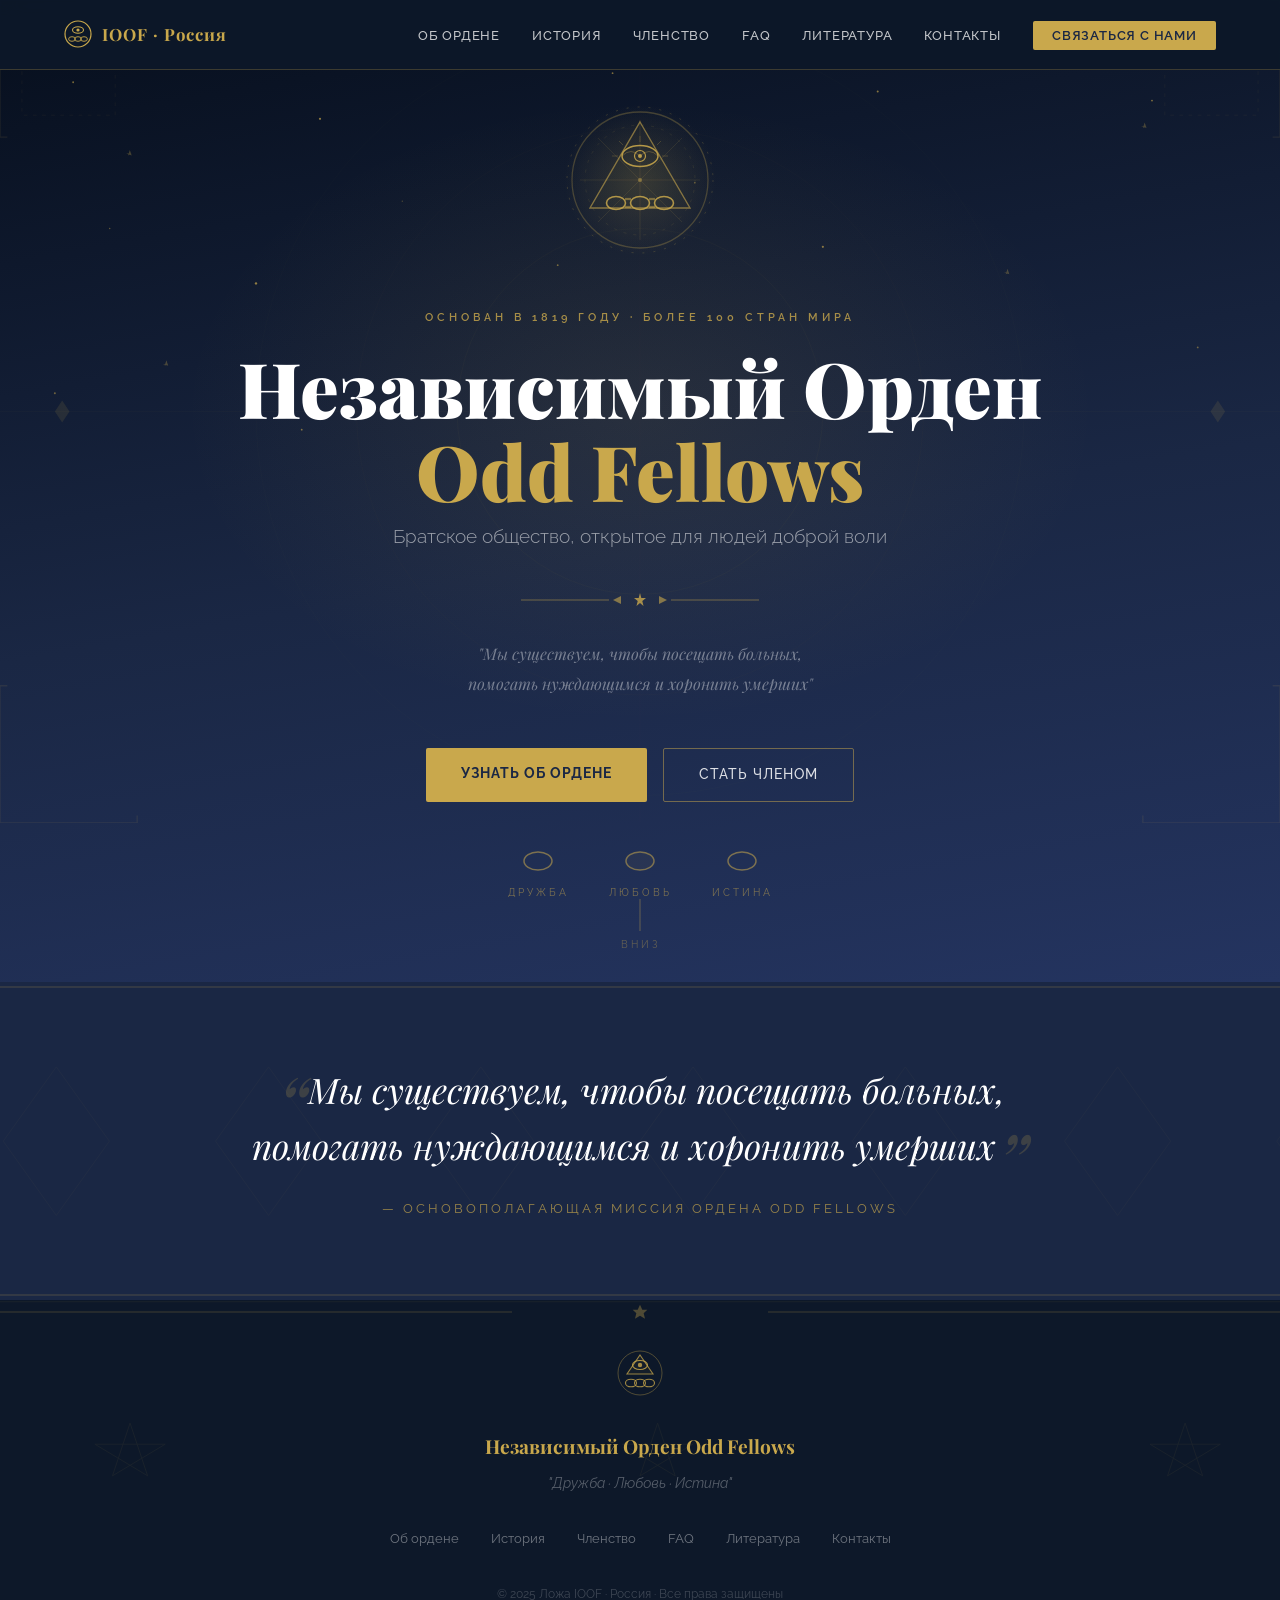
==== index.html @ f2718b56 "Cache-bust style.css and script.js across all pages The excerpt block added to about.html rendered u" ====
<!DOCTYPE html>
<html lang="ru">
<head>
<meta charset="UTF-8">
<meta name="viewport" content="width=device-width, initial-scale=1.0">
<title>Независимый Орден Odd Fellows — Россия</title>
<meta name="description" content="Братское общество Odd Fellows в России: дружба, взаимопомощь и служение обществу.">
<link href="https://fonts.googleapis.com/css2?family=Playfair+Display:ital,wght@0,400;0,600;0,700;0,900;1,400&family=Raleway:wght@300;400;500;600&display=swap" rel="stylesheet">
<link rel="stylesheet" href="style.css?v=2">
</head>
<body>
<nav>
  <a class="nav-logo" href="index.html">
    <svg width="28" height="28" viewBox="0 0 28 28" fill="none">
      <circle cx="14" cy="14" r="13" stroke="#c9a84c" stroke-width="1.2"/>
      <ellipse cx="14" cy="10" rx="5.5" ry="3.2" stroke="#c9a84c" stroke-width="1.1" fill="none"/>
      <circle cx="14" cy="10" r="1.6" fill="#c9a84c"/>
      <ellipse cx="8"  cy="19" rx="3.4" ry="2.3" stroke="#c9a84c" stroke-width=".9" fill="none"/>
      <ellipse cx="14" cy="19" rx="3.4" ry="2.3" stroke="#c9a84c" stroke-width=".9" fill="none"/>
      <ellipse cx="20" cy="19" rx="3.4" ry="2.3" stroke="#c9a84c" stroke-width=".9" fill="none"/>
    </svg>
    IOOF · Россия
  </a>
  <ul class="nav-links" id="navLinks">
    <li><a href="about.html">Об ордене</a></li>
    <li><a href="history.html">История</a></li>
    <li><a href="membership.html">Членство</a></li>
    <li><a href="faq.html">FAQ</a></li>
    <li><a href="literature.html">Литература</a></li>
    <li><a href="contact.html">Контакты</a></li>
    <li><a href="contact.html" class="nav-cta">Связаться с нами</a></li>
  </ul>
  <div class="burger" id="burger" onclick="toggleMenu()"><span></span><span></span><span></span></div>
</nav>
<section id="home">

  <!-- Starfield -->
  <svg class="hero-stars" viewBox="0 0 1400 900" preserveAspectRatio="xMidYMid slice">
    <g fill="#c9a84c">
      <circle cx="80"   cy="90"  r="1"   opacity=".6"  style="animation:twinkle 2.1s .3s infinite"/>
      <circle cx="200"  cy="50"  r=".8"  opacity=".4"  style="animation:twinkle 3.2s .8s infinite"/>
      <circle cx="350"  cy="130" r="1.2" opacity=".7"  style="animation:twinkle 2.8s 0s  infinite"/>
      <circle cx="500"  cy="40"  r=".7"  opacity=".5"  style="animation:twinkle 3.5s 1s  infinite"/>
      <circle cx="670"  cy="80"  r="1"   opacity=".6"  style="animation:twinkle 2.4s .5s infinite"/>
      <circle cx="820"  cy="30"  r=".9"  opacity=".4"  style="animation:twinkle 3.1s 1.4s infinite"/>
      <circle cx="960"  cy="100" r="1.1" opacity=".65" style="animation:twinkle 2.6s .2s infinite"/>
      <circle cx="1100" cy="60"  r=".8"  opacity=".5"  style="animation:twinkle 3.3s .9s infinite"/>
      <circle cx="1260" cy="110" r="1"   opacity=".6"  style="animation:twinkle 2.2s 1.7s infinite"/>
      <circle cx="120"  cy="250" r=".8"  opacity=".45" style="animation:twinkle 3.0s 1.1s infinite"/>
      <circle cx="280"  cy="310" r="1.3" opacity=".7"  style="animation:twinkle 2.5s .4s infinite"/>
      <circle cx="440"  cy="220" r=".7"  opacity=".4"  style="animation:twinkle 3.6s 1.2s infinite"/>
      <circle cx="610"  cy="290" r="1"   opacity=".55" style="animation:twinkle 2.9s .7s infinite"/>
      <circle cx="760"  cy="200" r=".9"  opacity=".5"  style="animation:twinkle 3.4s 0.3s infinite"/>
      <circle cx="900"  cy="270" r="1.2" opacity=".65" style="animation:twinkle 2.3s 1.5s infinite"/>
      <circle cx="60"   cy="430" r="1.1" opacity=".5"  style="animation:twinkle 2.8s 0.4s infinite"/>
      <circle cx="330"  cy="470" r="1"   opacity=".6"  style="animation:twinkle 2.2s 1.6s infinite"/>
      <circle cx="1310" cy="380" r="1"   opacity=".5"  style="animation:twinkle 3.0s 0.7s infinite"/>
    </g>
    <!-- 4-pointed star bursts -->
    <g fill="#c9a84c" opacity=".3">
      <polygon points="140,170 142,164 144,170 138,168 144,168" style="animation:twinkle 3.5s 0.5s infinite"/>
      <polygon points="1250,140 1252,134 1254,140 1248,138 1254,138" style="animation:twinkle 2.8s 1.1s infinite"/>
      <polygon points="700,60 702,54 704,60 698,58 704,58" style="animation:twinkle 3.2s 0.8s infinite"/>
      <polygon points="180,400 182,394 184,400 178,398 184,398" style="animation:twinkle 2.6s 0.3s infinite"/>
      <polygon points="1100,300 1102,294 1104,300 1098,298 1104,298" style="animation:twinkle 3.0s 1.4s infinite"/>
    </g>
  </svg>

  <!-- Geometric ornaments -->
  <svg class="hero-geo" viewBox="0 0 1400 900" preserveAspectRatio="xMidYMid slice">
    <defs>
      <radialGradient id="heroGlow" cx="50%" cy="50%" r="50%">
        <stop offset="0%" stop-color="#c9a84c" stop-opacity=".1"/>
        <stop offset="100%" stop-color="#c9a84c" stop-opacity="0"/>
      </radialGradient>
    </defs>
    <!-- Corner brackets -->
    <g stroke="#c9a84c" fill="none" opacity=".1">
      <path d="M0 0 L150 0 L150 8 M0 0 L0 150 L8 150" stroke-width="1.5"/>
      <path d="M24 24 L126 24 L126 126 L24 126 Z" stroke-width=".6" stroke-dasharray="4,6"/>
      <path d="M1400 0 L1250 0 L1250 8 M1400 0 L1400 150 L1392 150" stroke-width="1.5"/>
      <path d="M1376 24 L1274 24 L1274 126 L1376 126 Z" stroke-width=".6" stroke-dasharray="4,6"/>
      <path d="M0 900 L150 900 L150 892 M0 900 L0 750 L8 750" stroke-width="1.5"/>
      <path d="M1400 900 L1250 900 L1250 892 M1400 900 L1400 750 L1392 750" stroke-width="1.5"/>
    </g>
    <!-- Concentric rings from center -->
    <circle cx="700" cy="450" r="420" fill="none" stroke="#c9a84c" stroke-width=".5" opacity=".04"/>
    <circle cx="700" cy="450" r="310" fill="none" stroke="#c9a84c" stroke-width=".5" opacity=".05"/>
    <circle cx="700" cy="450" r="200" fill="none" stroke="#c9a84c" stroke-width=".7" opacity=".06"/>
    <!-- Radial dividers -->
    <line x1="0"   y1="450" x2="540" y2="450" stroke="#c9a84c" stroke-width=".4" opacity=".06"/>
    <line x1="860" y1="450" x2="1400" y2="450" stroke="#c9a84c" stroke-width=".4" opacity=".06"/>
    <!-- Glow -->
    <ellipse cx="700" cy="450" rx="500" ry="340" fill="url(#heroGlow)"/>
    <!-- Diagonal compass lines -->
    <line x1="700" y1="0"   x2="700" y2="900" stroke="#c9a84c" stroke-width=".3" opacity=".04"/>
    <line x1="0"   y1="450" x2="1400" y2="450" stroke="#c9a84c" stroke-width=".3" opacity=".04"/>
    <line x1="0"   y1="0"   x2="1400" y2="900" stroke="#c9a84c" stroke-width=".3" opacity=".025"/>
    <line x1="1400" y1="0"  x2="0"    y2="900" stroke="#c9a84c" stroke-width=".3" opacity=".025"/>
    <!-- Small diamond clusters in corners -->
    <g fill="#c9a84c" opacity=".12">
      <polygon points="60,450 68,438 76,450 68,462"/>
      <polygon points="1324,450 1332,438 1340,450 1332,462"/>
    </g>
  </svg>

  <div class="hero-content">
    <!-- Animated IOOF master emblem -->
    <div style="margin-bottom:2.5rem">
      <svg width="160" height="160" viewBox="0 0 160 160">
        <defs>
          <radialGradient id="embG" cx="50%" cy="50%" r="50%">
            <stop offset="0%" stop-color="#c9a84c" stop-opacity=".18"/>
            <stop offset="100%" stop-color="#c9a84c" stop-opacity="0"/>
          </radialGradient>
        </defs>
        <circle cx="80" cy="80" r="76" fill="url(#embG)"/>
        <!-- Outer dashed ring rotating -->
        <g style="animation:rotate-slow 60s linear infinite;transform-origin:80px 80px">
          <circle cx="80" cy="80" r="73" fill="none" stroke="#c9a84c" stroke-width=".7" opacity=".3" stroke-dasharray="2,9"/>
        </g>
        <!-- Static ring -->
        <circle cx="80" cy="80" r="68" fill="none" stroke="#c9a84c" stroke-width="1.3" opacity=".28"/>
        <!-- Inner ring rotating reverse -->
        <g style="animation:rotate-rev 40s linear infinite;transform-origin:80px 80px">
          <circle cx="80" cy="80" r="55" fill="none" stroke="#c9a84c" stroke-width=".6" opacity=".18" stroke-dasharray="3,7"/>
        </g>
        <!-- 8-ray star lines -->
        <g transform="translate(80,80)" stroke="#c9a84c" fill="none" stroke-width=".7" opacity=".16">
          <line x1="0" y1="-60" x2="0"   y2="60"/>
          <line x1="-60" y1="0" x2="60"  y2="0"/>
          <line x1="-42" y1="-42" x2="42" y2="42"/>
          <line x1="42"  y1="-42" x2="-42" y2="42"/>
        </g>
        <!-- Sacred triangle -->
        <polygon points="80,22 130,108 30,108" stroke="#c9a84c" stroke-width="1.4" fill="rgba(201,168,76,.04)" opacity=".6"/>
        <!-- Floating all-seeing eye -->
        <g style="animation:float-y 5s ease-in-out infinite;transform-origin:80px 56px">
          <ellipse cx="80" cy="56" rx="18" ry="10.5" stroke="#c9a84c" stroke-width="1.5" fill="none" opacity=".88"/>
          <!-- Eyelid curves -->
          <path d="M62,56 Q71,47 80,56 Q89,47 98,56" stroke="#c9a84c" stroke-width=".8" fill="none" opacity=".4"/>
          <!-- Pupil -->
          <circle cx="80" cy="56" r="5.5" stroke="#c9a84c" stroke-width="1.2" fill="none" opacity=".88"/>
          <circle cx="80" cy="56" r="2" fill="#c9a84c" opacity=".9" style="animation:pulse-gold 3s ease-in-out infinite"/>
          <!-- Rays around eye -->
          <g stroke="#c9a84c" stroke-width=".7" opacity=".35">
            <line x1="58" y1="56" x2="52" y2="56"/>
            <line x1="102" y1="56" x2="108" y2="56"/>
            <line x1="80" y1="42" x2="80" y2="36"/>
            <line x1="63" y1="45" x2="59" y2="41"/>
            <line x1="97" y1="45" x2="101" y2="41"/>
          </g>
        </g>
        <!-- Three chain links -->
        <g style="animation:chain-pulse 4s ease-in-out infinite">
          <ellipse cx="56" cy="103" rx="9.5" ry="6.5" stroke="#c9a84c" stroke-width="1.6" fill="none" opacity=".85"/>
          <ellipse cx="80" cy="103" rx="9.5" ry="6.5" stroke="#c9a84c" stroke-width="1.6" fill="none" opacity=".85"/>
          <ellipse cx="104" cy="103" rx="9.5" ry="6.5" stroke="#c9a84c" stroke-width="1.6" fill="none" opacity=".85"/>
          <!-- Linking pins -->
          <line x1="65" y1="99" x2="71" y2="99" stroke="#c9a84c" stroke-width="2.2" opacity=".5"/>
          <line x1="65" y1="107" x2="71" y2="107" stroke="#c9a84c" stroke-width="2.2" opacity=".5"/>
          <line x1="89" y1="99" x2="95" y2="99" stroke="#c9a84c" stroke-width="2.2" opacity=".5"/>
          <line x1="89" y1="107" x2="95" y2="107" stroke="#c9a84c" stroke-width="2.2" opacity=".5"/>
        </g>
        <!-- Central dot -->
        <circle cx="80" cy="80" r="2" fill="#c9a84c" opacity=".5" style="animation:pulse-gold 2.5s infinite"/>
      </svg>
    </div>

    <p class="hero-badge">Основан в 1819 году · Более 100 стран мира</p>
    <h1 class="hero-title">Независимый Орден<br><em>Odd Fellows</em></h1>
    <p class="hero-sub">Братское общество, открытое для людей доброй воли</p>

    <!-- Gold ornamental rule -->
    <div style="display:flex;align-items:center;justify-content:center;gap:12px;margin:0 auto 2rem;width:280px">
      <svg width="100" height="10" viewBox="0 0 100 10"><line x1="0" y1="5" x2="88" y2="5" stroke="#c9a84c" stroke-width=".8" opacity=".6"/><polygon points="92,5 100,1 100,9" fill="#c9a84c" opacity=".6"/></svg>
      <svg width="14" height="14" viewBox="0 0 14 14"><polygon points="7,0 8.3,5 13,5 9.3,8 10.5,13 7,10 3.5,13 4.7,8 1,5 5.7,5" fill="#c9a84c" opacity=".8"/></svg>
      <svg width="100" height="10" viewBox="0 0 100 10"><line x1="100" y1="5" x2="12" y2="5" stroke="#c9a84c" stroke-width=".8" opacity=".6"/><polygon points="8,5 0,1 0,9" fill="#c9a84c" opacity=".6"/></svg>
    </div>

    <p class="hero-motto">"Мы существуем, чтобы посещать больных,<br>помогать нуждающимся и хоронить умерших"</p>
    <div class="hero-btns">
      <a href="about.html" class="btn-primary">Узнать об ордене</a>
      <a href="contact.html" class="btn-outline">Стать членом</a>
    </div>

    <!-- Chain legend below buttons -->
    <div style="display:flex;align-items:center;justify-content:center;gap:2.5rem;margin-top:3rem;opacity:.55">
      <div style="text-align:center">
        <svg width="32" height="22" viewBox="0 0 32 22"><ellipse cx="16" cy="11" rx="14" ry="9" stroke="#c9a84c" stroke-width="1.5" fill="none"/></svg>
        <p style="font-size:.6rem;letter-spacing:3px;text-transform:uppercase;color:var(--gold);margin-top:.3rem">Дружба</p>
      </div>
      <div style="text-align:center">
        <svg width="32" height="22" viewBox="0 0 32 22"><ellipse cx="16" cy="11" rx="14" ry="9" stroke="#c9a84c" stroke-width="1.5" fill="rgba(201,168,76,.1)"/></svg>
        <p style="font-size:.6rem;letter-spacing:3px;text-transform:uppercase;color:var(--gold);margin-top:.3rem">Любовь</p>
      </div>
      <div style="text-align:center">
        <svg width="32" height="22" viewBox="0 0 32 22"><ellipse cx="16" cy="11" rx="14" ry="9" stroke="#c9a84c" stroke-width="1.5" fill="none"/></svg>
        <p style="font-size:.6rem;letter-spacing:3px;text-transform:uppercase;color:var(--gold);margin-top:.3rem">Истина</p>
      </div>
    </div>
  </div>

  <div class="scroll-cue"><span></span><small>Вниз</small></div>
</section>

<!-- ═══ QUOTE BAND ═══ -->
<div class="quote-band">
  <!-- Background pattern -->
  <svg style="position:absolute;inset:0;width:100%;height:100%;opacity:.06;pointer-events:none" viewBox="0 0 1400 300" preserveAspectRatio="xMidYMid slice">
    <g stroke="#c9a84c" fill="none" stroke-width=".6">
      <!-- Repeating diamond pattern -->
      <polygon points="100,150 150,80 200,150 150,220"/>
      <polygon points="300,150 350,80 400,150 350,220"/>
      <polygon points="500,150 550,80 600,150 550,220"/>
      <polygon points="700,150 750,80 800,150 750,220"/>
      <polygon points="900,150 950,80 1000,150 950,220"/>
      <polygon points="1100,150 1150,80 1200,150 1150,220"/>
      <polygon points="1300,150 1350,80 1400,150 1350,220"/>
    </g>
  </svg>
  <!-- Ornamental top border -->
  <svg style="position:absolute;top:0;left:0;right:0;width:100%;height:10px;opacity:.3" viewBox="0 0 1400 10" preserveAspectRatio="none">
    <line x1="0" y1="5" x2="1400" y2="5" stroke="#c9a84c" stroke-width="1"/>
  </svg>
  <p class="quote-text">Мы существуем, чтобы посещать больных,<br>помогать нуждающимся и хоронить умерших</p>
  <p class="quote-source">— Основополагающая миссия ордена Odd Fellows</p>
  <!-- Ornamental bottom border -->
  <svg style="position:absolute;bottom:0;left:0;right:0;width:100%;height:10px;opacity:.3" viewBox="0 0 1400 10" preserveAspectRatio="none">
    <line x1="0" y1="5" x2="1400" y2="5" stroke="#c9a84c" stroke-width="1"/>
  </svg>
</div>
<footer>
  <!-- Decorative background SVG -->
  <svg style="position:absolute;inset:0;width:100%;height:100%;opacity:.07;pointer-events:none" viewBox="0 0 1400 200" preserveAspectRatio="xMidYMid slice">
    <!-- Full-width star pattern -->
    <g stroke="#c9a84c" fill="none" stroke-width=".5">
      <polygon points="100,100 110,70 120,100 90,82 130,82"/>
      <polygon points="400,100 410,70 420,100 390,82 430,82"/>
      <polygon points="700,100 710,70 720,100 690,82 730,82"/>
      <polygon points="1000,100 1010,70 1020,100 990,82 1030,82"/>
      <polygon points="1300,100 1310,70 1320,100 1290,82 1330,82"/>
    </g>
    <line x1="0" y1="1" x2="1400" y2="1" stroke="#c9a84c" stroke-width=".7"/>
  </svg>
  <!-- Ornamental top border -->
  <svg style="position:absolute;top:0;left:0;right:0;width:100%;height:24px;opacity:.35" viewBox="0 0 1400 24" preserveAspectRatio="xMidYMid meet">
    <line x1="0" y1="12" x2="560" y2="12" stroke="#c9a84c" stroke-width=".8"/>
    <g transform="translate(700,12)">
      <polygon points="0,-8 2.5,-2.5 8,-2.5 4,1.5 5.5,7.5 0,4 -5.5,7.5 -4,1.5 -8,-2.5 -2.5,-2.5" fill="#c9a84c"/>
    </g>
    <line x1="840" y1="12" x2="1400" y2="12" stroke="#c9a84c" stroke-width=".8"/>
  </svg>

  <div style="position:relative;z-index:2;margin-bottom:2rem">
    <svg width="50" height="50" viewBox="0 0 50 50" style="display:block;margin:0 auto 1rem">
      <circle cx="25" cy="25" r="22" fill="none" stroke="#c9a84c" stroke-width=".9" opacity=".4"/>
      <ellipse cx="25" cy="17" rx="7.5" ry="4.5" stroke="#c9a84c" stroke-width="1.1" fill="none" opacity=".85"/>
      <circle cx="25" cy="17" r="2.2" fill="#c9a84c" opacity=".8"/>
      <polygon points="25,7 38,26 12,26" stroke="#c9a84c" stroke-width="1.1" fill="rgba(201,168,76,.06)" opacity=".75"/>
      <ellipse cx="16" cy="35" rx="5.5" ry="3.8" stroke="#c9a84c" stroke-width="1.1" fill="none" opacity=".8"/>
      <ellipse cx="25" cy="35" rx="5.5" ry="3.8" stroke="#c9a84c" stroke-width="1.1" fill="none" opacity=".8"/>
      <ellipse cx="34" cy="35" rx="5.5" ry="3.8" stroke="#c9a84c" stroke-width="1.1" fill="none" opacity=".8"/>
    </svg>
  </div>

  <div class="footer-logo">Независимый Орден Odd Fellows</div>
  <p class="footer-motto">"Дружба · Любовь · Истина"</p>
  <div class="footer-links">
    <a href="about.html">Об ордене</a>
    <a href="history.html">История</a>
    <a href="membership.html">Членство</a>
    <a href="faq.html">FAQ</a>
    <a href="literature.html">Литература</a>
    <a href="contact.html">Контакты</a>
  </div>
  <p class="footer-copy">© 2025 Ложа IOOF · Россия · Все права защищены</p>
</footer>
<script src="script.js?v=2"></script>
</body>
</html>
---- style.css ----
*,*::before,*::after{box-sizing:border-box;margin:0;padding:0}
:root{
  --navy:#1a2744;--navy2:#243460;--navy3:#0d1829;
  --gold:#c9a84c;--gold2:#e2c26e;--gold3:#f0d898;
  --cream:#f5f0e8;--white:#ffffff;
  --text:#1e1e2e;--muted:#6b6b7b;
}
html{scroll-behavior:smooth}
body{font-family:'Raleway',sans-serif;background:var(--white);color:var(--text);line-height:1.7;overflow-x:hidden}

/* NAV */
nav{position:fixed;top:0;left:0;right:0;z-index:100;background:rgba(13,24,41,0.97);backdrop-filter:blur(10px);display:flex;align-items:center;justify-content:space-between;padding:0 5%;height:70px;border-bottom:1px solid rgba(201,168,76,0.25)}
.nav-logo{font-family:'Playfair Display',serif;color:var(--gold);font-size:1.05rem;font-weight:700;letter-spacing:1px;text-decoration:none;display:flex;align-items:center;gap:10px}
.nav-links{display:flex;gap:2rem;list-style:none}
.nav-links a{color:rgba(255,255,255,0.75);text-decoration:none;font-size:0.82rem;font-weight:500;letter-spacing:0.8px;text-transform:uppercase;transition:color .2s}
.nav-links a:hover{color:var(--gold2)}
.nav-cta{background:var(--gold);color:var(--navy)!important;padding:.45rem 1.2rem;border-radius:2px;font-weight:600!important;transition:background .2s!important}
.nav-cta:hover{background:var(--gold2)!important}
.burger{display:none;flex-direction:column;gap:5px;cursor:pointer}
.burger span{width:24px;height:2px;background:var(--gold);display:block}

/* HERO */
#home{min-height:100vh;background:linear-gradient(170deg,#060e1c 0%,var(--navy) 55%,var(--navy2) 100%);display:flex;flex-direction:column;align-items:center;justify-content:center;text-align:center;padding:100px 5% 80px;position:relative;overflow:hidden}
.hero-stars{position:absolute;inset:0;pointer-events:none;z-index:0}
.hero-geo{position:absolute;inset:0;pointer-events:none;z-index:1}
.hero-content{position:relative;z-index:3}
.hero-badge{font-size:.7rem;font-weight:600;letter-spacing:4px;text-transform:uppercase;color:var(--gold);opacity:.8;margin-bottom:1.2rem}
.hero-title{font-family:'Playfair Display',serif;font-size:clamp(2.4rem,6vw,5rem);font-weight:900;color:var(--white);line-height:1.08;margin-bottom:.5rem}
.hero-title em{font-style:normal;color:var(--gold)}
.hero-sub{font-size:clamp(.95rem,2vw,1.2rem);font-weight:300;color:rgba(255,255,255,.55);margin-bottom:2.5rem}
.hero-motto{font-family:'Playfair Display',serif;font-size:1rem;font-style:italic;color:rgba(255,255,255,.4);margin-bottom:3rem;line-height:1.9}
.hero-btns{display:flex;gap:1rem;flex-wrap:wrap;justify-content:center}
.btn-primary{background:var(--gold);color:var(--navy);padding:.9rem 2.2rem;text-decoration:none;font-weight:700;font-size:.88rem;letter-spacing:1px;text-transform:uppercase;border-radius:2px;transition:background .2s,transform .2s;display:inline-block}
.btn-primary:hover{background:var(--gold2);transform:translateY(-2px)}
.btn-outline{border:1.5px solid rgba(201,168,76,.5);color:rgba(255,255,255,.85);padding:.9rem 2.2rem;text-decoration:none;font-weight:500;font-size:.88rem;letter-spacing:1px;text-transform:uppercase;border-radius:2px;transition:border-color .2s,color .2s,transform .2s;display:inline-block}
.btn-outline:hover{border-color:var(--gold);color:var(--gold);transform:translateY(-2px)}
.scroll-cue{position:absolute;bottom:28px;left:50%;transform:translateX(-50%);z-index:3;display:flex;flex-direction:column;align-items:center;gap:6px;opacity:.4;animation:bounce 2.2s ease-in-out infinite}
.scroll-cue span{width:1px;height:32px;background:var(--gold);display:block}
.scroll-cue small{font-size:.62rem;letter-spacing:3px;text-transform:uppercase;color:var(--gold)}

/* KEYFRAMES */
@keyframes bounce{0%,100%{transform:translateX(-50%) translateY(0)}50%{transform:translateX(-50%) translateY(7px)}}
@keyframes rotate-slow{from{transform:rotate(0deg)}to{transform:rotate(360deg)}}
@keyframes rotate-rev{from{transform:rotate(0deg)}to{transform:rotate(-360deg)}}
@keyframes float-y{0%,100%{transform:translateY(0)}50%{transform:translateY(-9px)}}
@keyframes pulse-gold{0%,100%{opacity:.4}50%{opacity:1}}
@keyframes twinkle{0%,100%{opacity:.15}50%{opacity:.9}}
@keyframes fadeUp{from{opacity:0;transform:translateY(24px)}to{opacity:1;transform:none}}
@keyframes spin-ring{from{transform:rotate(0deg)}to{transform:rotate(360deg)}}
@keyframes draw-line{from{stroke-dashoffset:600}to{stroke-dashoffset:0}}
@keyframes shimmer{0%,100%{opacity:.6}50%{opacity:1}}
@keyframes chain-pulse{0%,100%{opacity:.7}50%{opacity:1;filter:drop-shadow(0 0 6px rgba(201,168,76,.6))}}

/* SECTIONS */
section{padding:90px 5%}
.section-eyebrow{font-size:.7rem;font-weight:600;letter-spacing:4px;text-transform:uppercase;color:var(--gold);margin-bottom:.8rem}
.section-title{font-family:'Playfair Display',serif;font-size:clamp(1.8rem,3.5vw,2.8rem);font-weight:700;color:var(--navy);line-height:1.2;margin-bottom:1.2rem}
.section-title.light{color:var(--white)}
.gold-rule{width:60px;height:3px;background:var(--gold);margin-bottom:2rem}
.gold-rule.center{margin-left:auto;margin-right:auto}
.max-w{max-width:1200px;margin:0 auto}

/* ORNAMENTAL DIVIDERS */
.orn-divider{display:flex;align-items:center;justify-content:center;padding:0 5%;background:var(--cream)}
.orn-divider-dark{display:flex;align-items:center;justify-content:center;padding:0 5%;background:var(--navy)}

/* ABOUT */
#about{background:var(--cream);position:relative;overflow:hidden}
.about-bg-pattern{position:absolute;inset:0;pointer-events:none;opacity:.4}
.about-grid{display:grid;grid-template-columns:1fr 1fr;gap:5rem;align-items:center;position:relative;z-index:2}
.about-text p{color:var(--muted);margin-bottom:1.2rem;font-size:1.01rem}
.about-values{display:grid;grid-template-columns:1fr 1fr;gap:1.2rem;margin-top:2rem}
.value-card{background:var(--white);padding:1.5rem;border-left:3px solid var(--gold);box-shadow:0 2px 18px rgba(0,0,0,.05);transition:transform .25s,box-shadow .25s}
.value-card:hover{transform:translateY(-3px);box-shadow:0 8px 28px rgba(0,0,0,.1)}
.value-card-icon{width:36px;height:36px;margin-bottom:.8rem}
.value-card h4{font-family:'Playfair Display',serif;font-size:1rem;color:var(--navy);margin-bottom:.3rem}
.value-card p{font-size:.87rem;color:var(--muted);margin:0}
.about-excerpt{margin-top:4.5rem;max-width:920px}
.excerpt-eyebrow{font-size:.7rem;font-weight:600;letter-spacing:3px;text-transform:uppercase;color:var(--gold);margin-bottom:.6rem}
.excerpt-heading{font-family:'Playfair Display',serif;font-size:1.4rem;color:var(--navy);margin-bottom:1.2rem}
.excerpt-quote{background:var(--white);border-left:4px solid var(--gold);padding:2.2rem 2.5rem;box-shadow:0 2px 18px rgba(0,0,0,.05);margin-bottom:.8rem}
.excerpt-quote p{font-family:'Playfair Display',serif;font-style:italic;color:var(--navy);font-size:1.03rem;line-height:1.85}
.excerpt-source{text-align:right;font-size:.78rem;letter-spacing:1px;color:var(--muted);text-transform:uppercase;margin-bottom:2.5rem}
.excerpt-body p{color:var(--muted);margin-bottom:1.1rem;font-size:.98rem}
.about-visual{display:flex;flex-direction:column;gap:1.5rem}
.stat-row{background:var(--navy);padding:1.8rem 2rem;color:var(--white);display:flex;align-items:center;gap:1.5rem;border-left:4px solid var(--gold);position:relative;overflow:hidden}
.stat-row::before{content:'';position:absolute;right:-20px;top:50%;transform:translateY(-50%);width:80px;height:80px;border-radius:50%;background:rgba(201,168,76,.06);pointer-events:none}
.stat-num{font-family:'Playfair Display',serif;font-size:2.8rem;font-weight:900;color:var(--gold);line-height:1;flex-shrink:0}
.stat-desc{font-size:.88rem;color:rgba(255,255,255,.65)}

/* QUOTE BAND */
.quote-band{background:var(--navy);padding:80px 5%;text-align:center;position:relative;overflow:hidden}
.quote-text{font-family:'Playfair Display',serif;font-size:clamp(1.4rem,3vw,2.2rem);font-style:italic;color:var(--white);line-height:1.6;max-width:800px;margin:0 auto 1.5rem;position:relative;z-index:2}
.quote-text::before,.quote-text::after{content:'\201C';font-size:5rem;color:var(--gold);opacity:.2;line-height:0;vertical-align:-.4em}
.quote-text::after{content:'\201D'}
.quote-source{font-size:.8rem;letter-spacing:3px;text-transform:uppercase;color:var(--gold);opacity:.7;position:relative;z-index:2}

/* HISTORY */
#history{background:var(--white);position:relative;overflow:hidden}
.history-2col{display:grid;grid-template-columns:1fr 1fr;gap:4rem;align-items:start}
.timeline{position:relative;padding-left:2rem}
.timeline::before{content:'';position:absolute;left:0;top:0;bottom:0;width:1px;background:linear-gradient(to bottom,var(--gold),rgba(201,168,76,.1))}
.tl-item{position:relative;padding-bottom:2.2rem;padding-left:2rem}
.tl-item::before{content:'';position:absolute;left:-2.3rem;top:.4rem;width:10px;height:10px;border-radius:50%;background:var(--gold);border:2px solid var(--cream)}
.tl-year{font-family:'Playfair Display',serif;font-size:.82rem;font-weight:700;color:var(--gold);letter-spacing:2px;margin-bottom:.25rem}
.tl-item h3{font-family:'Playfair Display',serif;font-size:1.1rem;color:var(--navy);margin-bottom:.35rem}
.tl-item p{color:var(--muted);font-size:.92rem}

/* CARTOUCHE PRINCIPLES */
.cartouche-grid{display:grid;grid-template-columns:repeat(3,1fr);gap:2rem;margin-top:4rem}
.cartouche{position:relative;text-align:center}
.cartouche-body{padding:2.5rem 1.8rem 2rem;background:var(--white);border:1px solid rgba(201,168,76,.2);transition:box-shadow .25s,transform .25s}
.cartouche-body:hover{box-shadow:0 10px 36px rgba(26,39,68,.1);transform:translateY(-4px)}
.cartouche-icon{width:72px;height:72px;margin:0 auto 1.2rem}
.cartouche-body h3{font-family:'Playfair Display',serif;font-size:1.2rem;color:var(--navy);margin-bottom:.6rem}
.cartouche-body p{color:var(--muted);font-size:.9rem}

/* MEMBERSHIP */
#membership{background:var(--navy);position:relative;overflow:hidden}
.membership-grid{display:grid;grid-template-columns:1fr 1fr;gap:4rem;align-items:start;margin-top:3rem}
.col-head{font-family:'Playfair Display',serif;font-size:1.15rem;color:var(--gold);margin-bottom:.5rem}
.req-list{list-style:none}
.req-list li{display:flex;align-items:flex-start;gap:.9rem;padding:.9rem 0;border-bottom:1px solid rgba(255,255,255,.07);color:rgba(255,255,255,.78);font-size:.93rem}
.req-list li::before{content:'◆';color:var(--gold);font-size:.6rem;margin-top:.4rem;flex-shrink:0}
.steps-list{list-style:none;counter-reset:step}
.steps-list li{counter-increment:step;display:flex;gap:1.2rem;padding:.9rem 0;border-bottom:1px solid rgba(255,255,255,.07);color:rgba(255,255,255,.78);font-size:.93rem}
.steps-list li::before{content:counter(step,decimal-leading-zero);font-family:'Playfair Display',serif;font-size:1.2rem;color:var(--gold);font-weight:700;flex-shrink:0;line-height:1.3}

/* FAQ */
#faq{background:var(--white);position:relative;overflow:hidden}
.faq-list{max-width:900px;margin:3rem auto 0;display:flex;flex-direction:column;gap:.9rem}
.faq-item{background:var(--cream);border:1px solid rgba(201,168,76,.25);border-radius:2px;overflow:hidden}
.faq-item[open]{border-color:rgba(201,168,76,.55)}
.faq-question{list-style:none;cursor:pointer;padding:1.3rem 1.6rem;display:flex;align-items:center;justify-content:space-between;gap:1rem;font-family:'Playfair Display',serif;font-size:1rem;color:var(--navy);font-weight:600}
.faq-question::-webkit-details-marker{display:none}
.faq-icon{flex-shrink:0;width:24px;height:24px;border:1.5px solid var(--gold);border-radius:50%;display:flex;align-items:center;justify-content:center;color:var(--gold);font-size:1.05rem;line-height:1;transition:transform .25s}
.faq-item[open] .faq-icon{transform:rotate(45deg)}
.faq-answer{padding:0 1.6rem 1.5rem;color:var(--muted);font-size:.92rem}
.faq-answer p{margin-bottom:.8rem}
.faq-answer p:last-child{margin-bottom:0}

/* DOCUMENTS */
#literature{background:var(--cream);position:relative;overflow:hidden}
.doc-intro{color:var(--muted);max-width:640px}
.doc-grid{display:flex;flex-wrap:wrap;justify-content:center;gap:2rem;margin-top:3rem}
.doc-card{background:var(--white);border:1px solid rgba(201,168,76,.25);padding:2.5rem 2rem;text-align:center;transition:transform .25s,box-shadow .25s;display:flex;flex-direction:column;align-items:center;width:300px}
.doc-card:hover{transform:translateY(-4px);box-shadow:0 10px 36px rgba(26,39,68,.1)}
.doc-icon{width:60px;height:60px;margin-bottom:1.2rem}
.doc-card h3{font-family:'Playfair Display',serif;font-size:1.1rem;color:var(--navy);margin-bottom:.6rem}
.doc-card p{color:var(--muted);font-size:.88rem;margin-bottom:1.5rem}
.doc-link{background:var(--navy);color:var(--gold);padding:.75rem 1.7rem;text-decoration:none;font-size:.8rem;font-weight:700;letter-spacing:1.5px;text-transform:uppercase;border-radius:2px;transition:background .2s;margin-top:auto}
.doc-link:hover{background:var(--navy2)}

/* CONTACT */
#contact{background:var(--white);position:relative;overflow:hidden}
.contact-grid{display:grid;grid-template-columns:1fr 1fr;gap:5rem;margin-top:3rem}
.contact-item{display:flex;gap:1.2rem;margin-bottom:2rem;align-items:flex-start}
.contact-icon{width:46px;height:46px;background:var(--navy);border-radius:50%;display:flex;align-items:center;justify-content:center;flex-shrink:0}
.contact-icon svg{width:20px;height:20px;fill:var(--gold)}
.contact-item h4{font-family:'Playfair Display',serif;font-size:.95rem;color:var(--navy);margin-bottom:.2rem}
.contact-item p,.contact-item a{color:var(--muted);font-size:.92rem;text-decoration:none;transition:color .2s}
.contact-item a:hover{color:var(--gold)}

/* FOOTER */
footer{background:var(--navy3);padding:3rem 5%;text-align:center;position:relative;overflow:hidden}
.footer-logo{font-family:'Playfair Display',serif;color:var(--gold);font-size:1.2rem;font-weight:700;margin-bottom:.6rem;position:relative;z-index:2}
.footer-motto{font-style:italic;color:rgba(255,255,255,.3);font-size:.88rem;margin-bottom:2rem;position:relative;z-index:2}
.footer-links{display:flex;gap:2rem;justify-content:center;flex-wrap:wrap;margin-bottom:2rem;position:relative;z-index:2}
.footer-links a{color:rgba(255,255,255,.4);text-decoration:none;font-size:.82rem;transition:color .2s}
.footer-links a:hover{color:var(--gold)}
.footer-copy{color:rgba(255,255,255,.2);font-size:.78rem;position:relative;z-index:2}

/* RESPONSIVE */
@media(max-width:900px){
  .nav-links{display:none}
  .burger{display:flex}
  .nav-links.open{display:flex;flex-direction:column;position:fixed;top:70px;left:0;right:0;background:var(--navy3);padding:2rem;gap:1.5rem;border-bottom:1px solid rgba(201,168,76,.2)}
  .about-grid,.membership-grid,.contact-grid,.history-2col{grid-template-columns:1fr;gap:2rem}
  .about-values,.form-grid{grid-template-columns:1fr}
  .cartouche-grid{grid-template-columns:1fr 1fr}
}
@media(max-width:560px){
  .cartouche-grid{grid-template-columns:1fr}
  .hero-btns{flex-direction:column;align-items:center}
}
.nav-links a.active{color:var(--gold2)}
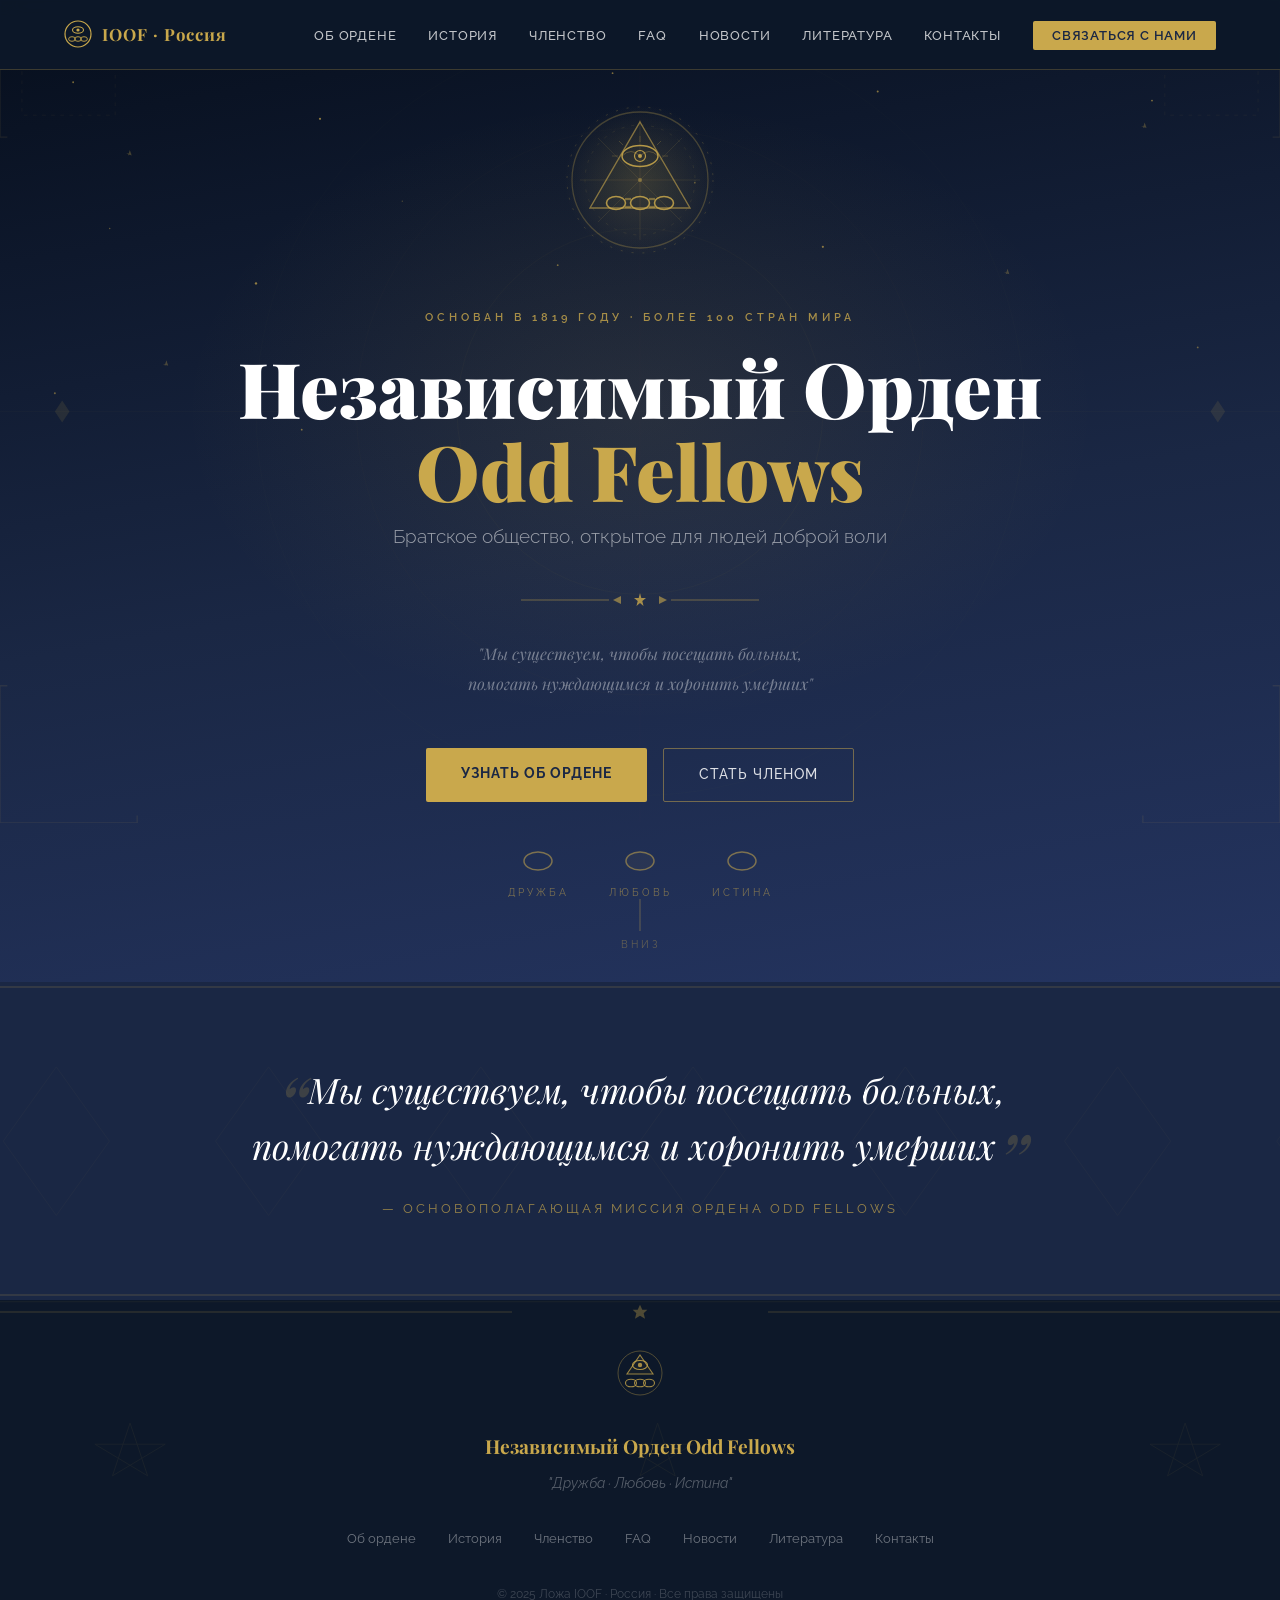
==== commit 7331023a: "Add News section with weekly-updatable news.json feed Adds news.html plus a news.json data file rend" ====
--- a/index.html
+++ b/index.html
@@ -6,7 +6,7 @@
 <title>Независимый Орден Odd Fellows — Россия</title>
 <meta name="description" content="Братское общество Odd Fellows в России: дружба, взаимопомощь и служение обществу.">
 <link href="https://fonts.googleapis.com/css2?family=Playfair+Display:ital,wght@0,400;0,600;0,700;0,900;1,400&family=Raleway:wght@300;400;500;600&display=swap" rel="stylesheet">
-<link rel="stylesheet" href="style.css?v=2">
+<link rel="stylesheet" href="style.css?v=3">
 </head>
 <body>
 <nav>
@@ -26,6 +26,7 @@
     <li><a href="history.html">История</a></li>
     <li><a href="membership.html">Членство</a></li>
     <li><a href="faq.html">FAQ</a></li>
+    <li><a href="news.html">Новости</a></li>
     <li><a href="literature.html">Литература</a></li>
     <li><a href="contact.html">Контакты</a></li>
     <li><a href="contact.html" class="nav-cta">Связаться с нами</a></li>
@@ -271,6 +272,7 @@
     <a href="history.html">История</a>
     <a href="membership.html">Членство</a>
     <a href="faq.html">FAQ</a>
+    <a href="news.html">Новости</a>
     <a href="literature.html">Литература</a>
     <a href="contact.html">Контакты</a>
   </div>
--- a/style.css
+++ b/style.css
@@ -79,9 +79,9 @@
 .excerpt-eyebrow{font-size:.7rem;font-weight:600;letter-spacing:3px;text-transform:uppercase;color:var(--gold);margin-bottom:.6rem}
 .excerpt-heading{font-family:'Playfair Display',serif;font-size:1.4rem;color:var(--navy);margin-bottom:1.2rem}
 .excerpt-quote{background:var(--white);border-left:4px solid var(--gold);padding:2.2rem 2.5rem;box-shadow:0 2px 18px rgba(0,0,0,.05);margin-bottom:.8rem}
-.excerpt-quote p{font-family:'Playfair Display',serif;font-style:italic;color:var(--navy);font-size:1.03rem;line-height:1.85}
+.excerpt-quote p{font-family:'Playfair Display',serif;font-style:italic;color:var(--navy);font-size:1.03rem;line-height:1.85;margin-bottom:1.2rem}
+.excerpt-quote p:last-child{margin-bottom:0}
 .excerpt-source{text-align:right;font-size:.78rem;letter-spacing:1px;color:var(--muted);text-transform:uppercase;margin-bottom:2.5rem}
-.excerpt-body p{color:var(--muted);margin-bottom:1.1rem;font-size:.98rem}
 .about-visual{display:flex;flex-direction:column;gap:1.5rem}
 .stat-row{background:var(--navy);padding:1.8rem 2rem;color:var(--white);display:flex;align-items:center;gap:1.5rem;border-left:4px solid var(--gold);position:relative;overflow:hidden}
 .stat-row::before{content:'';position:absolute;right:-20px;top:50%;transform:translateY(-50%);width:80px;height:80px;border-radius:50%;background:rgba(201,168,76,.06);pointer-events:none}
@@ -138,6 +138,22 @@
 .faq-answer{padding:0 1.6rem 1.5rem;color:var(--muted);font-size:.92rem}
 .faq-answer p{margin-bottom:.8rem}
 .faq-answer p:last-child{margin-bottom:0}
+
+/* NEWS */
+#news{background:var(--white);position:relative;overflow:hidden}
+.news-intro{color:var(--muted);max-width:640px}
+.news-list{max-width:880px;margin:3rem auto 0;display:flex;flex-direction:column;gap:1.4rem}
+.news-card{background:var(--cream);border-left:3px solid var(--gold);padding:1.8rem 2.2rem;transition:transform .25s,box-shadow .25s}
+.news-card:hover{transform:translateY(-2px);box-shadow:0 8px 28px rgba(26,39,68,.08)}
+.news-meta{display:flex;flex-wrap:wrap;gap:.8rem;align-items:center;font-size:.72rem;letter-spacing:1.5px;text-transform:uppercase;color:var(--gold);margin-bottom:.6rem}
+.news-meta .news-country{color:var(--muted);letter-spacing:.5px;text-transform:none}
+.news-meta .news-country::before{content:'·';margin-right:.8rem;color:rgba(107,107,123,.4)}
+.news-card h3{font-family:'Playfair Display',serif;font-size:1.1rem;color:var(--navy);margin-bottom:.6rem;line-height:1.35}
+.news-card p{color:var(--muted);font-size:.92rem;margin-bottom:.9rem}
+.news-source{font-size:.8rem}
+.news-source a{color:var(--navy);text-decoration:none;border-bottom:1px solid rgba(26,39,68,.3);transition:color .2s,border-color .2s}
+.news-source a:hover{color:var(--gold);border-color:var(--gold)}
+.news-empty,.news-loading{text-align:center;color:var(--muted);padding:3rem 0;max-width:880px;margin:3rem auto 0}
 
 /* DOCUMENTS */
 #literature{background:var(--cream);position:relative;overflow:hidden}
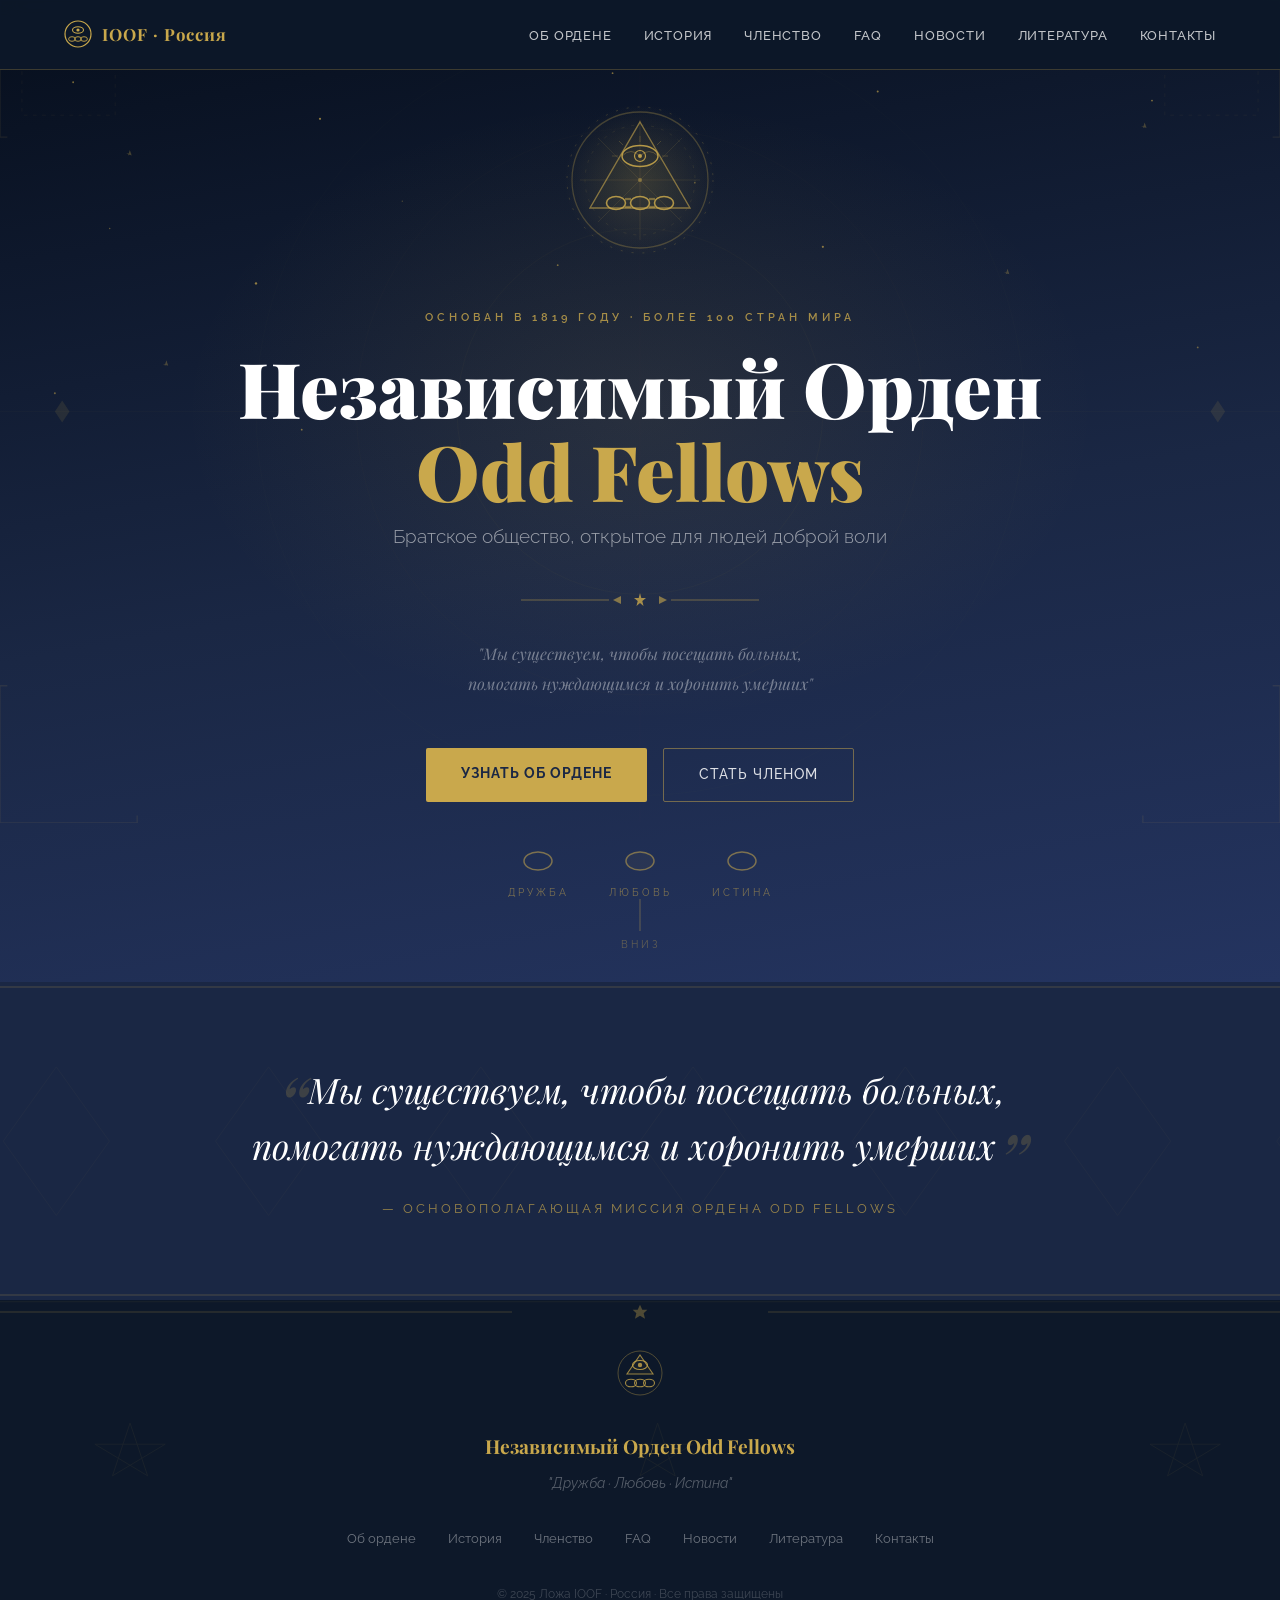
==== commit ff134ae3: "Remove redundant "Связаться с нами" nav CTA button The nav already links to Контакты right next to i" ====
--- a/index.html
+++ b/index.html
@@ -5,8 +5,13 @@
 <meta name="viewport" content="width=device-width, initial-scale=1.0">
 <title>Независимый Орден Odd Fellows — Россия</title>
 <meta name="description" content="Братское общество Odd Fellows в России: дружба, взаимопомощь и служение обществу.">
+<link rel="icon" href="favicon.svg" type="image/svg+xml">
+<link rel="icon" href="favicon.ico" sizes="any">
+<link rel="icon" href="favicon-32x32.png" type="image/png" sizes="32x32">
+<link rel="icon" href="favicon-16x16.png" type="image/png" sizes="16x16">
+<link rel="apple-touch-icon" href="apple-touch-icon.png">
 <link href="https://fonts.googleapis.com/css2?family=Playfair+Display:ital,wght@0,400;0,600;0,700;0,900;1,400&family=Raleway:wght@300;400;500;600&display=swap" rel="stylesheet">
-<link rel="stylesheet" href="style.css?v=3">
+<link rel="stylesheet" href="style.css?v=4">
 </head>
 <body>
 <nav>
@@ -29,7 +34,6 @@
     <li><a href="news.html">Новости</a></li>
     <li><a href="literature.html">Литература</a></li>
     <li><a href="contact.html">Контакты</a></li>
-    <li><a href="contact.html" class="nav-cta">Связаться с нами</a></li>
   </ul>
   <div class="burger" id="burger" onclick="toggleMenu()"><span></span><span></span><span></span></div>
 </nav>
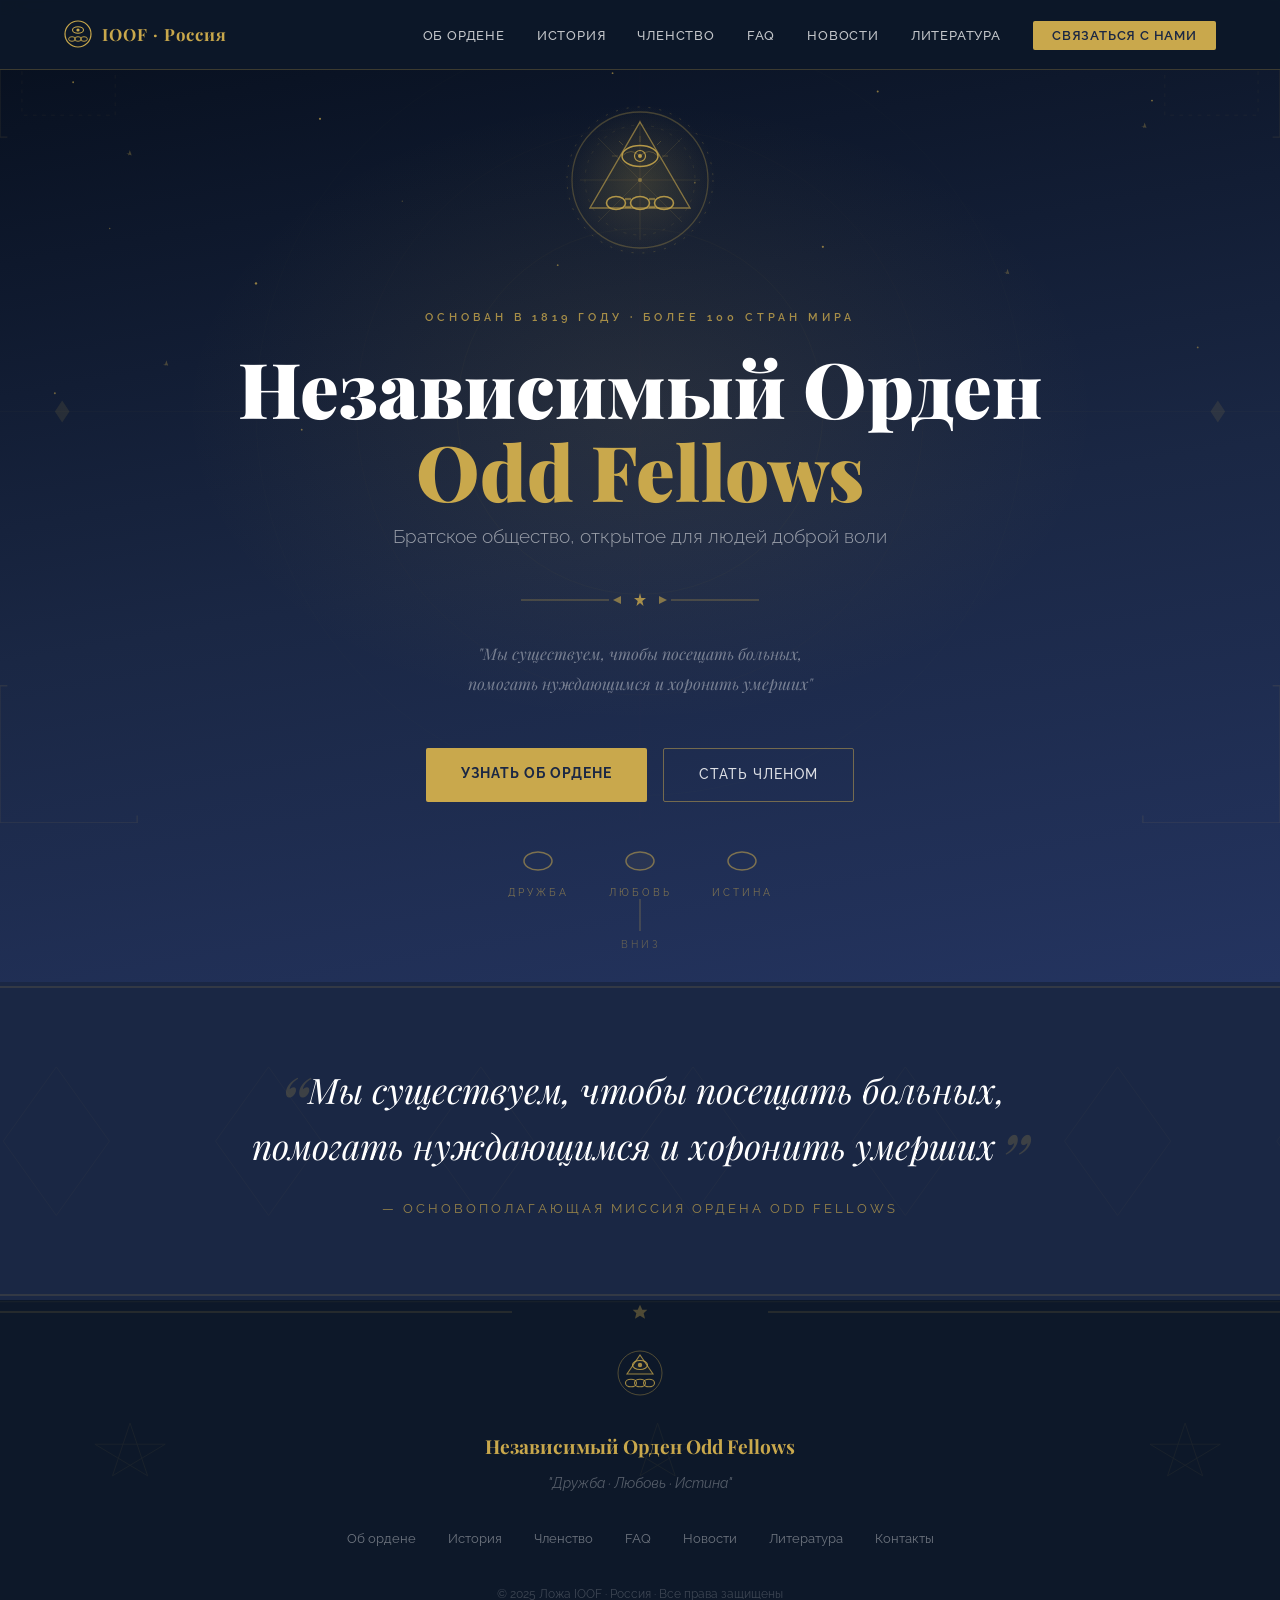
==== commit 1790ac9c: "Remove redundant Контакты nav link, keep the gold CTA button The "Связаться с нами" button already l" ====
--- a/index.html
+++ b/index.html
@@ -33,7 +33,7 @@
     <li><a href="faq.html">FAQ</a></li>
     <li><a href="news.html">Новости</a></li>
     <li><a href="literature.html">Литература</a></li>
-    <li><a href="contact.html">Контакты</a></li>
+    <li><a href="contact.html" class="nav-cta">Связаться с нами</a></li>
   </ul>
   <div class="burger" id="burger" onclick="toggleMenu()"><span></span><span></span><span></span></div>
 </nav>
